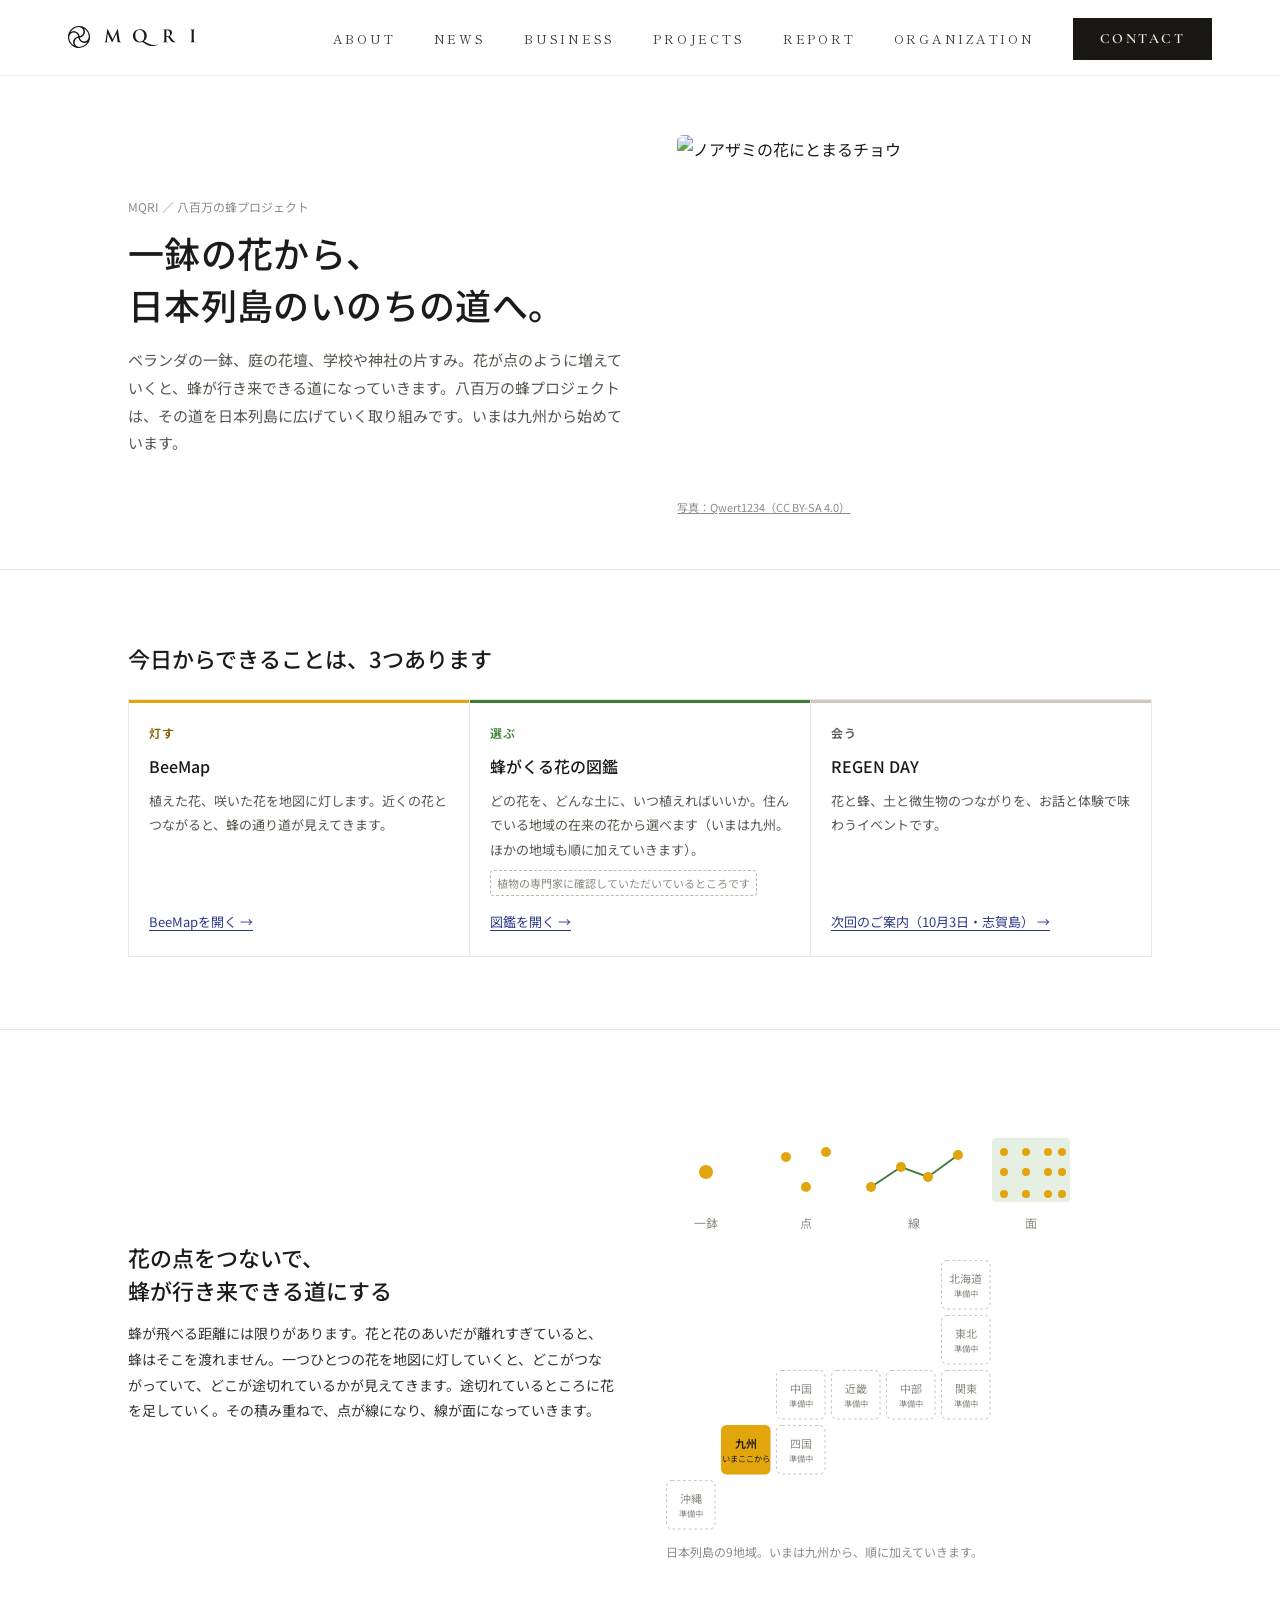
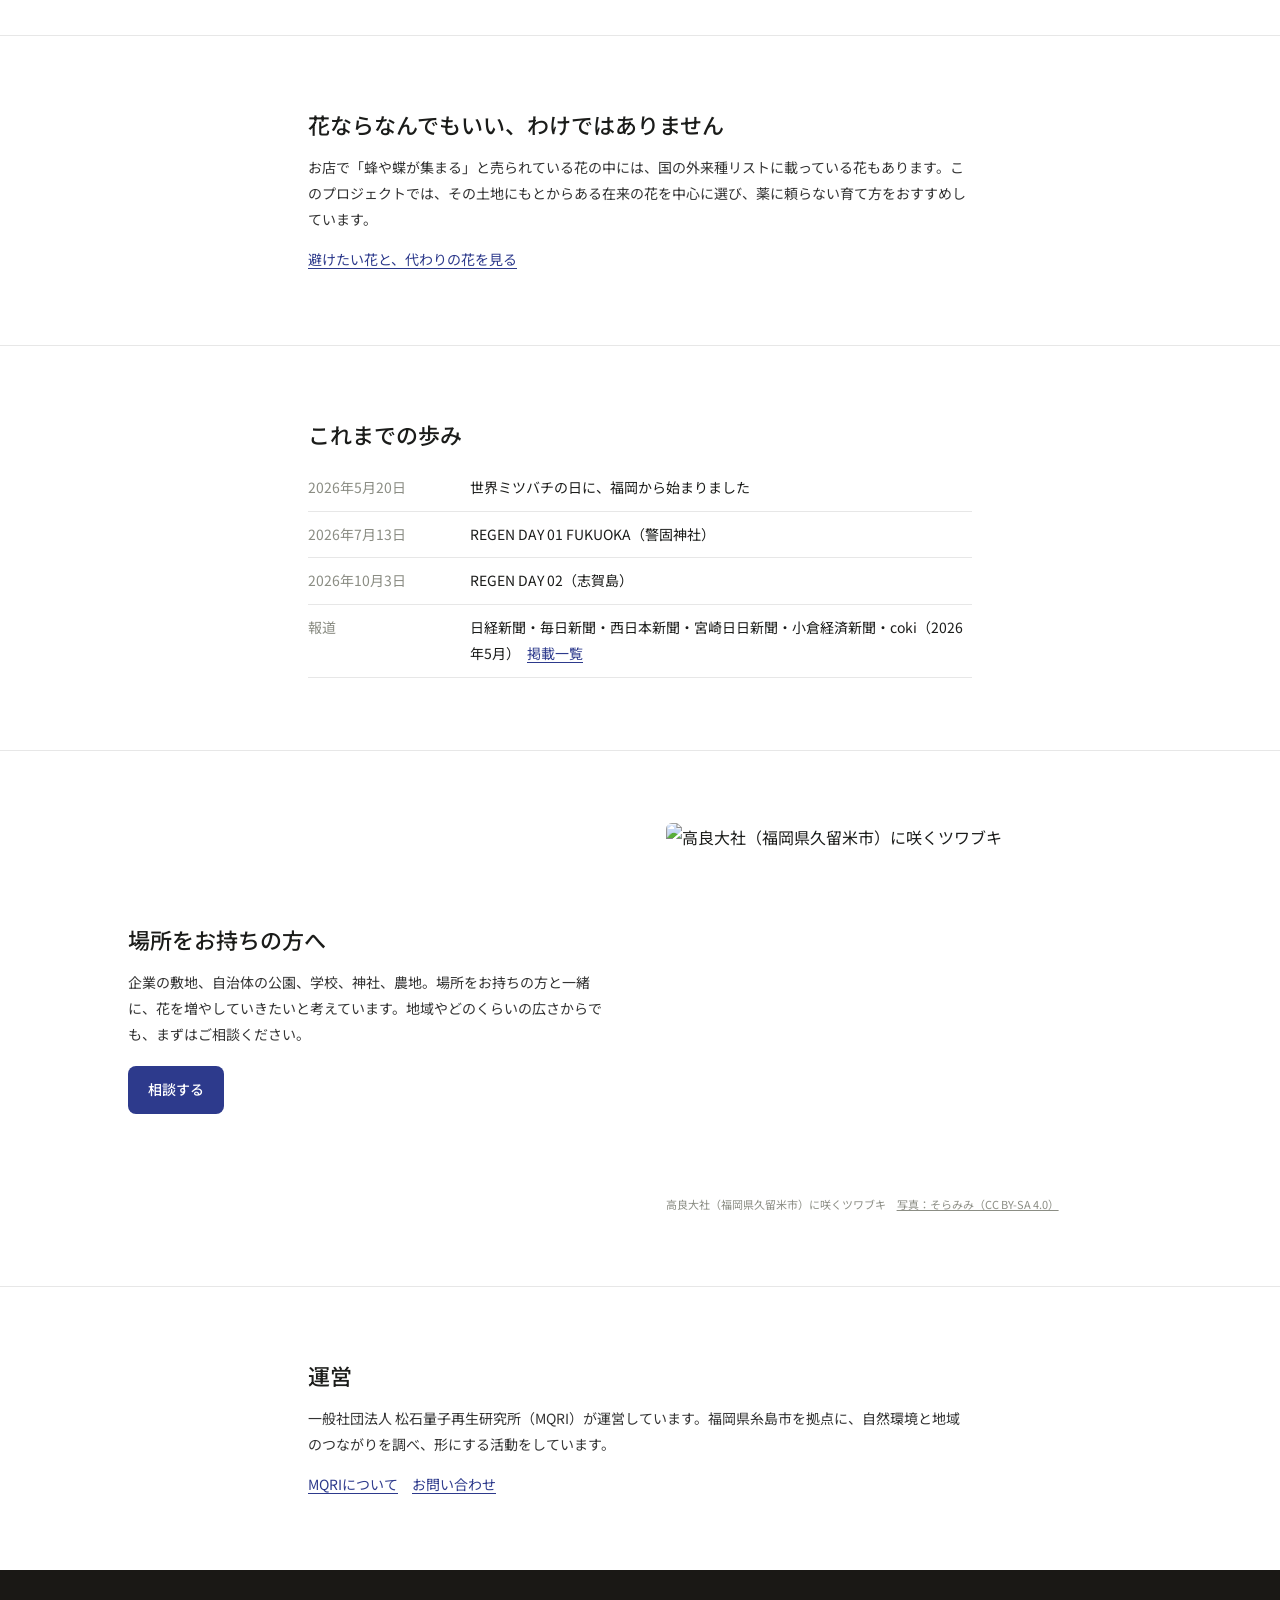
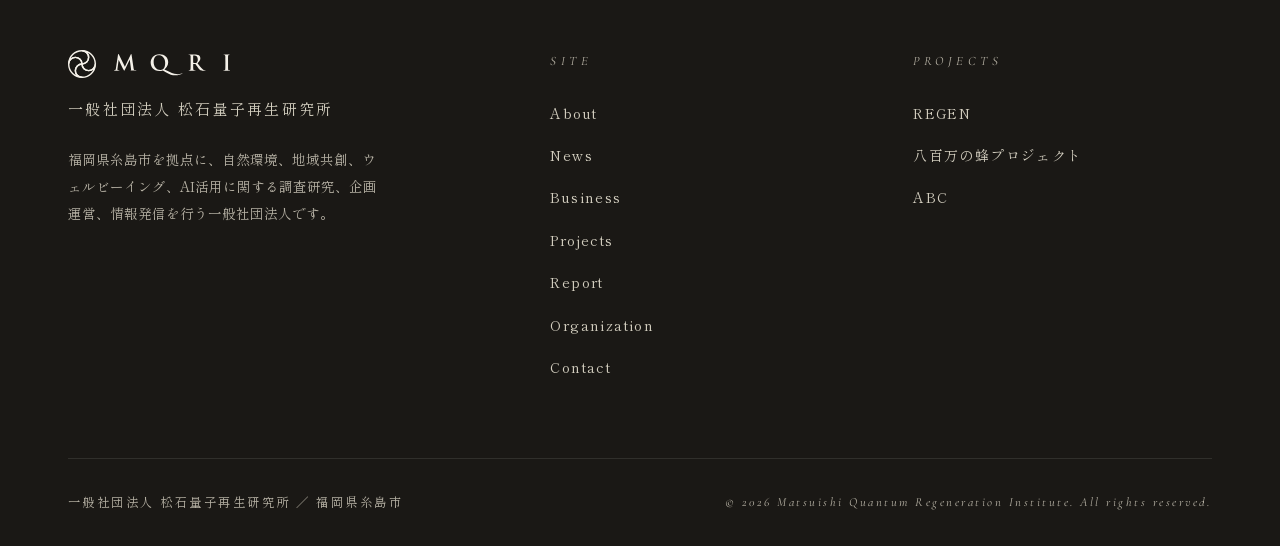
==== bee/index.html @ c0dacee6 "八百万の蜂プロジェクトのページ（/bee）を追加し、花の図鑑を /bee/hana に取り込む - bee/index.html：プロジェクトの入口ひとつ（灯す＝BeeMap／選ぶ＝花の図鑑／会う＝R" ====
<!doctype html>
<html lang="ja">
<head>
<meta charset="utf-8" />
<meta name="viewport" content="width=device-width, initial-scale=1" />
<title>八百万の蜂プロジェクト｜MQRI</title>
<meta name="description" content="一鉢の花から、日本列島のいのちの道へ。花を植えて地図に灯し、蜂が行き来できる道を増やしていくプロジェクトです。いまは九州から始めています。" />
<meta property="og:title" content="八百万の蜂プロジェクト｜MQRI" />
<meta property="og:description" content="一鉢の花から、日本列島のいのちの道へ。いまは九州から、順に全国へ。" />
<meta property="og:type" content="website" />
<link rel="canonical" href="https://www.mqri.or.jp/bee" />
<link rel="icon" type="image/svg+xml" href="/favicon.svg" />
<link rel="preconnect" href="https://fonts.googleapis.com">
<link rel="preconnect" href="https://fonts.gstatic.com" crossorigin>
<link href="https://fonts.googleapis.com/css2?family=Cormorant+Garamond:ital,wght@0,400;0,500;0,600;1,400&family=Noto+Serif+JP:wght@400;500&family=Shippori+Mincho:wght@400;500;600&display=swap" rel="stylesheet">
<link href="https://fonts.googleapis.com/css2?family=Noto+Sans+JP:wght@400;500;600&display=swap" rel="stylesheet">
<link href="https://fonts.googleapis.com/css2?family=Inter:wght@400;500&display=swap" rel="stylesheet">
<style>
:root{
  --ink:#1a1815;--ink-soft:#3a342e;--ink-mute:#6b6359;--paper:#f4f0e8;--silver:#b8b3a6;--silver-light:#d4cfc0;--line:rgba(26,24,21,.12);--line-soft:rgba(26,24,21,.06);
  --wall:#fff;--wall-2:#f7f7f5;--ink-2:#55574f;--ink-3:#8b8d84;--hair:rgba(27,28,26,.10);--hair-strong:rgba(27,28,26,.28);
  --leaf:#3f7f3a;--leaf-soft:#e6f0e2;--honey:#e2a50b;--honey-soft:#fbf0d2;--indigo:#2d3a8c;--indigo-soft:#e5e8f6;
  --ease:cubic-bezier(.2,.7,.2,1);
}
*{margin:0;padding:0;box-sizing:border-box}
html{scroll-behavior:smooth}
body{font-family:"Noto Sans JP",Inter,-apple-system,"Hiragino Sans",sans-serif;background:var(--wall);color:#1b1c1a;line-height:1.85;-webkit-font-smoothing:antialiased}
.nav{font-family:"Shippori Mincho","Noto Serif JP","Cormorant Garamond",serif;background:rgba(255,255,255,.86)!important}
.container{max-width:1240px;margin:0 auto;padding:0 clamp(1.5rem,4vw,3rem);position:relative}
footer{font-family:"Shippori Mincho","Noto Serif JP",serif}
.wrap{max-width:1120px;margin:0 auto;padding:0 clamp(1rem,4vw,3rem)}
main{padding-top:84px}
section{position:relative}
h1{font-size:clamp(26px,3.4vw,36px);font-weight:500;line-height:1.45;margin-top:8px;letter-spacing:.01em}
h2{font-size:clamp(18px,2vw,22px);font-weight:500;line-height:1.5}
.kick{font-size:12px;color:var(--ink-3)}
.lead{margin-top:16px;color:var(--ink-2);font-size:15px;max-width:34em}
p{font-size:14px;color:#333}
a{color:inherit}
.link{color:var(--indigo);text-decoration:underline;text-underline-offset:3px;font-size:14px}
.hero-in{display:grid;grid-template-columns:1.05fr 1fr;gap:clamp(24px,4vw,56px);align-items:center;padding-block:clamp(24px,4vw,56px)}
figure{margin:0;position:relative}
figure img{width:100%;height:auto;aspect-ratio:4/3;object-fit:cover;display:block;border-radius:6px}
figcaption{font-size:11px;color:var(--ink-3);margin-top:6px}
figcaption a{color:var(--ink-3)}
.sec{padding:clamp(40px,6vw,72px) 0;border-top:1px solid var(--hair)}
.doors{display:grid;grid-template-columns:repeat(auto-fit,minmax(220px,1fr));border-top:1px solid var(--hair);border-left:1px solid var(--hair);margin-top:24px}
.door{display:flex;flex-direction:column;gap:8px;padding:22px 20px;text-decoration:none;border-right:1px solid var(--hair);border-bottom:1px solid var(--hair);transition:box-shadow .16s var(--ease),background .16s var(--ease)}
.door:hover{background:var(--wall-2)}
.door .v{font-size:12px;font-weight:600;letter-spacing:.1em}
.d1{box-shadow:inset 0 3px 0 var(--honey)}.d1 .v{color:#8a5d00}
.d2{box-shadow:inset 0 3px 0 var(--leaf)}.d2 .v{color:var(--leaf)}
.d3{box-shadow:inset 0 3px 0 var(--indigo)}.d3 .v{color:var(--indigo)}
.d4{box-shadow:inset 0 3px 0 #cfc9bd}.d4 .v{color:var(--ink-2)}
.door b{font-size:16px;font-weight:500}
.door p{font-size:13px;color:var(--ink-2)}
.door .tag{font-size:11px;color:var(--ink-3);border:1px dashed #b9bbb2;border-radius:4px;padding:2px 6px;align-self:flex-start}
.door .go{margin-top:auto;padding-top:6px;color:var(--indigo);font-size:13px;text-decoration:underline;text-underline-offset:3px}
.g2{display:grid;grid-template-columns:1fr 1fr;gap:clamp(24px,4vw,56px);align-items:center}
.g2 p{margin-top:14px}
.dots{width:100%;max-width:420px;display:block}
.dots .c circle{fill:var(--honey)}.dots .ln{stroke:var(--leaf);fill:none;stroke-width:2}.dots .ar{fill:var(--leaf-soft)}
.dots text{font-size:12px;text-anchor:middle;fill:var(--ink-3)}
.tiles{width:100%;max-width:330px;display:block;margin-top:18px}
.tiles .t{font-size:12px;text-anchor:middle;fill:var(--ink-3)}.tiles .s{font-size:9px;text-anchor:middle;fill:var(--ink-3)}
.tiles .t.on{fill:#1b1c1a;font-weight:600}.tiles .s.on{fill:#1b1c1a}
.narrow{max-width:760px}
.track{list-style:none;margin-top:14px}
.track li{display:grid;grid-template-columns:150px 1fr;gap:12px;padding:10px 0;border-bottom:1px solid var(--hair);font-size:14px}
.track li span:first-child{color:var(--ink-3)}
.btn{display:inline-flex;align-items:center;gap:8px;background:var(--indigo);color:#fff;text-decoration:none;border-radius:8px;padding:11px 20px;font-size:14px;font-weight:500;margin-top:18px}
.btn:hover{opacity:.9}
a:focus-visible{outline:2px solid var(--indigo);outline-offset:3px}
@media (max-width:760px){
  .hero-in,.g2{grid-template-columns:1fr}
  .hero-in figure{order:-1}
  .track li{grid-template-columns:1fr;gap:0}
}
@media (prefers-reduced-motion:reduce){*{transition:none!important;scroll-behavior:auto!important}}

.nav {
  position: fixed;
  top: 0; left: 0; right: 0;
  z-index: 100;
  padding: 1.4rem 0;
  backdrop-filter: blur(12px);
  -webkit-backdrop-filter: blur(12px);
  background: rgba(244, 240, 232, 0.78);
  border-bottom: 1px solid var(--line-soft);
  transition: all 0.4s ease;
}

.nav-inner {
  display: flex;
  align-items: center;
  justify-content: space-between;
  max-width: 1240px;
  margin: 0 auto;
  padding: 0 clamp(1.5rem, 4vw, 3rem);
}

.nav-logo {
  display: flex;
  align-items: center;
  gap: 0.7rem;
  color: var(--ink);
  text-decoration: none;
}

.nav-logo-svg {
  height: 22px;
  width: auto;
  display: block;
  color: var(--ink);
}

.nav-menu {
  display: flex;
  gap: clamp(1.5rem, 3vw, 2.6rem);
  list-style: none;
  align-items: center;
}

.nav-menu a {
  color: var(--ink-soft);
  text-decoration: none;
  font-size: 0.78rem;
  letter-spacing: 0.22em;
  font-weight: 400;
  transition: color 0.3s;
  position: relative;
}

.nav-menu a::after {
  content: "";
  position: absolute;
  left: 0; bottom: -6px;
  width: 0;
  height: 1px;
  background: var(--ink);
  transition: width 0.35s ease;
}

.nav-menu a:hover { color: var(--ink); }
.nav-menu a:hover::after { width: 100%; }

.nav-menu a.nav-cta {
  padding: 0.7rem 1.6rem;
  border: 1px solid var(--ink);
  font-family: "Cormorant Garamond", "Shippori Mincho", serif;
  font-size: 0.88rem;
  letter-spacing: 0.18em;
  font-weight: 600;
  background: var(--ink);
  color: var(--paper);
  text-decoration: none;
  transition: background 0.25s, color 0.25s, border-color 0.25s;
}

.nav-menu a.nav-cta:hover {
  background: var(--paper);
  color: var(--ink);
  border-color: var(--ink);
}

.nav-menu a.nav-cta::after { display: none; }

@media (max-width: 768px) {
  .nav-menu li:not(:last-child) { display: none; }
}

footer {
  background: var(--ink);
  color: var(--silver-light);
  padding: 5rem 0 2rem;
  position: relative;
}

.footer-grid {
  display: grid;
  grid-template-columns: 1.4fr 1fr 1fr;
  gap: 4rem;
  margin-bottom: 4rem;
}

@media (max-width: 768px) {
  .footer-grid { grid-template-columns: 1fr; gap: 2.5rem; }
}

.footer-brand .brand-svg {
  height: 28px;
  width: auto;
  display: block;
  color: var(--paper);
  margin-bottom: 1rem;
}

.footer-brand .ja {
  font-family: "Shippori Mincho", serif;
  font-size: 0.95rem;
  letter-spacing: 0.15em;
  color: var(--silver-light);
  margin-bottom: 1.5rem;
}

.footer-brand p {
  font-size: 0.85rem;
  line-height: 2;
  color: var(--silver);
  max-width: 320px;
}

.footer-col h5 {
  font-family: "Cormorant Garamond", serif;
  font-style: italic;
  font-size: 0.8rem;
  letter-spacing: 0.35em;
  color: var(--silver);
  text-transform: uppercase;
  margin-bottom: 1.5rem;
  font-weight: 400;
}

.footer-col ul { list-style: none; }
.footer-col li { margin-bottom: 0.8rem; }
.footer-col a {
  color: var(--silver-light);
  text-decoration: none;
  font-size: 0.88rem;
  letter-spacing: 0.1em;
  transition: color 0.3s;
}
.footer-col a:hover { color: var(--paper); }

.footer-bottom {
  border-top: 1px solid rgba(244, 240, 232, 0.1);
  padding-top: 2rem;
  display: flex;
  justify-content: space-between;
  align-items: center;
  flex-wrap: wrap;
  gap: 1rem;
}

.footer-bottom p {
  font-size: 0.78rem;
  letter-spacing: 0.2em;
  color: var(--silver);
}

.footer-bottom .copy {
  font-family: "Cormorant Garamond", serif;
  font-style: italic;
}
@media (max-width: 768px) { .footer-grid { grid-template-columns: 1fr; } }

</style>
</head>
<body>
<!-- ============ NAVIGATION ============ -->
<nav class="nav">
  <div class="nav-inner">
    <a href="/" class="nav-logo" aria-label="MQRI">
      <svg class="nav-logo-svg" viewBox="0 0 89.91 15.5" xmlns="http://www.w3.org/2000/svg" aria-hidden="true">
        <g fill="currentColor">
          <path d="M27.72,2.52c.04-.2.11-.31.2-.31s.17.06.32.37l3.25,6.71,3.24-6.8c.1-.19.16-.29.26-.29s.18.12.21.37l1.08,7.36c.11.75.23,1.1.58,1.2.34.11.58.12.74.12.11,0,.19.01.19.08,0,.1-.14.13-.31.13-.3,0-1.94-.04-2.42-.07-.27-.02-.35-.06-.35-.13,0-.06.05-.09.13-.13.07-.02.11-.18.06-.51l-.71-5.24h-.05l-2.59,5.4c-.27.56-.33.67-.44.67s-.23-.24-.42-.59c-.29-.55-1.23-2.37-1.37-2.7-.11-.25-.82-1.75-1.24-2.64h-.05l-.62,4.74c-.02.21-.04.37-.04.56,0,.23.15.33.36.38.21.05.38.06.5.06.1,0,.18.02.18.08,0,.11-.11.13-.29.13-.5,0-1.04-.04-1.25-.04-.23,0-.8.04-1.18.04-.12,0-.21-.02-.21-.13,0-.06.07-.08.19-.08.09,0,.18,0,.36-.04.33-.07.43-.54.49-.94l1.18-7.76Z"/>
          <path d="M52.48,11.32c-.48.18-1.24.31-1.87.31-3.49,0-4.84-2.58-4.84-4.72,0-1.94,1.39-4.61,4.88-4.61,2.84,0,4.82,1.73,4.82,4.51,0,2.09-1.32,3.42-2.07,3.92l2.39,1.23c2.51,1.29,4.09,1.42,4.9,1.42.62,0,1.5-.1,2.32-.42.07-.02.13-.06.18-.06.06,0,.11.05.11.11,0,.07-.06.11-.14.14-.71.34-2.06.89-3.77.89-1.8,0-3.07-.46-5.03-1.62l-1.87-1.1ZM53.8,7.13c0-2.88-1.79-4.26-3.43-4.26s-2.95,1-2.95,3.76,1.71,4.4,3.63,4.4c.95,0,2.75-.42,2.75-3.9Z"/>
          <path d="M67.89,5.92c0-1.81,0-2.14-.02-2.52-.02-.4-.12-.59-.51-.68-.09-.02-.3-.04-.46-.04-.13,0-.2-.02-.2-.11s.08-.11.26-.11c.63,0,1.38.04,1.63.04.4,0,1.31-.04,1.68-.04.75,0,1.55.07,2.19.51.33.23.81.83.81,1.63,0,.88-.37,1.69-1.57,2.67,1.06,1.33,1.88,2.39,2.58,3.13.67.69,1.15.77,1.33.81.13.02.24.04.33.04s.14.04.14.1c0,.09-.08.12-.23.12h-1.13c-.67,0-.96-.06-1.27-.23-.51-.27-.96-.83-1.63-1.75-.48-.65-1.02-1.46-1.18-1.64-.06-.07-.13-.08-.21-.08l-1.04-.02c-.06,0-.09.02-.09.09v.17c0,1.11,0,2.05.06,2.55.04.35.11.61.46.65.18.02.44.05.58.05.1,0,.14.04.14.1,0,.08-.08.12-.24.12-.69,0-1.57-.04-1.75-.04-.23,0-.98.04-1.45.04-.15,0-.24-.04-.24-.12,0-.06.05-.1.19-.1.18,0,.32-.02.43-.05.24-.05.3-.31.35-.65.06-.5.06-1.44.06-2.54v-2.09ZM69.3,6.86c0,.13.02.18.11.21.25.08.61.12.9.12.48,0,.63-.05.84-.2.36-.26.7-.81.7-1.79,0-1.69-1.12-2.18-1.82-2.18-.3,0-.51.01-.63.05-.08.02-.11.07-.11.17v3.62Z"/>
          <path d="M87.11,5.92c0-1.81,0-2.14-.02-2.52-.02-.4-.14-.61-.4-.67-.13-.04-.29-.05-.43-.05-.12,0-.19-.02-.19-.12,0-.07.1-.09.29-.09.45,0,1.2.04,1.55.04.3,0,1-.04,1.45-.04.15,0,.25.02.25.09,0,.1-.07.12-.19.12s-.21.01-.36.04c-.32.06-.42.26-.44.68-.02.38-.02.71-.02,2.52v2.09c0,1.15,0,2.09.05,2.61.04.32.12.54.48.58.17.02.43.05.61.05.13,0,.19.04.19.1,0,.08-.1.12-.23.12-.79,0-1.54-.04-1.86-.04-.27,0-1.02.04-1.5.04-.15,0-.24-.04-.24-.12,0-.06.05-.1.19-.1.18,0,.32-.02.43-.05.24-.05.31-.25.35-.59.06-.5.06-1.44.06-2.59v-2.09Z"/>
        </g>
        <g fill="none" stroke="currentColor" stroke-miterlimit="10" stroke-width="0.78">
          <path d="M11.43,4.07c0,2.03-1.65,3.68-3.68,3.68,0-2.03-1.65-3.68-3.68-3.68S.44,5.67.39,7.66C.44,3.67,3.67.44,7.65.39c.03,0,.06,0,.09,0s.06,0,.09,0c1.99.05,3.59,1.68,3.59,3.68Z"/>
          <path d="M15.11,7.85c-.05,3.99-3.27,7.21-7.26,7.26-.03,0-.06,0-.09,0s-.06,0-.09,0c-1.99-.05-3.59-1.68-3.59-3.68s1.65-3.68,3.68-3.68c0,2.03,1.65,3.68,3.68,3.68s3.63-1.6,3.68-3.59Z"/>
          <path d="M7.65,15.11c-3.99-.05-7.21-3.27-7.26-7.26,0-.03,0-.06,0-.09s0-.06,0-.09c.05-1.99,1.68-3.59,3.68-3.59s3.68,1.65,3.68,3.68c-2.03,0-3.68,1.65-3.68,3.68s1.6,3.63,3.59,3.68Z"/>
          <path d="M15.11,7.75s0,.06,0,.09c-.05,1.99-1.68,3.59-3.68,3.59s-3.68-1.65-3.68-3.68c2.03,0,3.68-1.65,3.68-3.68S9.83.44,7.84.39c3.99.05,7.21,3.27,7.26,7.26,0,.03,0,.06,0,.09Z"/>
        </g>
      </svg>
    </a>
    <ul class="nav-menu">
      <li><a href="/#about">ABOUT</a></li>
      <li><a href="/news/">NEWS</a></li>
      <li><a href="/#business">BUSINESS</a></li>
      <li><a href="/#projects">PROJECTS</a></li>
      <li><a href="/regen-report">REPORT</a></li>
      <li><a href="/#organization">ORGANIZATION</a></li>
      <li><a href="/contact" class="nav-cta">CONTACT</a></li>
    </ul>
  </div>
</nav>

<main>
<section data-s="S1-HERO"><div class="wrap hero-in">
  <div><div class="kick">MQRI ／ 八百万の蜂プロジェクト</div>
  <h1>一鉢の花から、<br>日本列島のいのちの道へ。</h1>
  <p class="lead">ベランダの一鉢、庭の花壇、学校や神社の片すみ。花が点のように増えていくと、蜂が行き来できる道になっていきます。八百万の蜂プロジェクトは、その道を日本列島に広げていく取り組みです。いまは九州から始めています。</p></div>
  <figure><img src="https://thumb.wikimedia.org/wikipedia/commons/thumb/4/45/Cirsium_japonicum_1.JPG/960px-Cirsium_japonicum_1.JPG" alt="ノアザミの花にとまるチョウ" width="960" height="720"><figcaption><a href="https://commons.wikimedia.org/wiki/File:Cirsium_japonicum_1.JPG" target="_blank" rel="noopener">写真：Qwert1234（CC BY-SA 4.0）</a></figcaption></figure>
</div></section>

<section class="sec" data-s="S2-DOORS"><div class="wrap">
  <h2>今日からできることは、3つあります</h2>
  <div class="doors"><a class="door d1" href="https://beemap.mqri.or.jp" target="_blank" rel="noopener"><span class="v">灯す</span><b>BeeMap</b><p>植えた花、咲いた花を地図に灯します。近くの花とつながると、蜂の通り道が見えてきます。</p><span class="go">BeeMapを開く →</span></a><a class="door d2" href="/bee/hana/"><span class="v">選ぶ</span><b>蜂がくる花の図鑑</b><p>どの花を、どんな土に、いつ植えればいいか。住んでいる地域の在来の花から選べます（いまは九州。ほかの地域も順に加えていきます）。</p><span class="tag">植物の専門家に確認していただいているところです</span><span class="go">図鑑を開く →</span></a><a class="door d4" href="/regen-day"><span class="v">会う</span><b>REGEN DAY</b><p>花と蜂、土と微生物のつながりを、お話と体験で味わうイベントです。</p><span class="go">次回のご案内（10月3日・志賀島） →</span></a></div>
</div></section>

<section class="sec" data-s="S3-WHAT"><div class="wrap g2">
  <div><h2>花の点をつないで、<br>蜂が行き来できる道にする</h2>
  <p>蜂が飛べる距離には限りがあります。花と花のあいだが離れすぎていると、蜂はそこを渡れません。一つひとつの花を地図に灯していくと、どこがつながっていて、どこが途切れているかが見えてきます。途切れているところに花を足していく。その積み重ねで、点が線になり、線が面になっていきます。</p></div>
  <div><svg viewBox="0 0 420 140" class="dots" role="img" aria-label="一鉢から点、線、面へ"><g class="c"><circle cx="40" cy="70" r="7"/><circle cx="120" cy="55" r="5"/><circle cx="140" cy="85" r="5"/><circle cx="160" cy="50" r="5"/></g><path d="M205 85 L235 65 L262 75 L292 53" class="ln"/><g class="c"><circle cx="205" cy="85" r="5"/><circle cx="235" cy="65" r="5"/><circle cx="262" cy="75" r="5"/><circle cx="292" cy="53" r="5"/></g><rect x="326" y="36" width="78" height="64" rx="4" class="ar"/><g class="c"><circle cx="338" cy="50" r="4"/><circle cx="338" cy="70" r="4"/><circle cx="338" cy="92" r="4"/><circle cx="360" cy="50" r="4"/><circle cx="360" cy="70" r="4"/><circle cx="360" cy="92" r="4"/><circle cx="382" cy="50" r="4"/><circle cx="382" cy="70" r="4"/><circle cx="382" cy="92" r="4"/><circle cx="396" cy="50" r="4"/><circle cx="396" cy="70" r="4"/><circle cx="396" cy="92" r="4"/></g><text x="40" y="126">一鉢</text><text x="140" y="126">点</text><text x="248" y="126">線</text><text x="365" y="126">面</text></svg><svg viewBox="0 0 360 300" class="tiles" role="img" aria-label="日本列島の9地域。いまは九州から、ほかの地域は準備中"><rect x="300.5" y="0.5" width="53" height="53" rx="6" fill="none" stroke="var(--hair-strong)" stroke-dasharray="3 3"/><text x="327.0" y="25.0" class="t">北海道</text><text x="327.0" y="40.0" class="s">準備中</text><rect x="300.5" y="60.5" width="53" height="53" rx="6" fill="none" stroke="var(--hair-strong)" stroke-dasharray="3 3"/><text x="327.0" y="85.0" class="t">東北</text><text x="327.0" y="100.0" class="s">準備中</text><rect x="300.5" y="120.5" width="53" height="53" rx="6" fill="none" stroke="var(--hair-strong)" stroke-dasharray="3 3"/><text x="327.0" y="145.0" class="t">関東</text><text x="327.0" y="160.0" class="s">準備中</text><rect x="240.5" y="120.5" width="53" height="53" rx="6" fill="none" stroke="var(--hair-strong)" stroke-dasharray="3 3"/><text x="267.0" y="145.0" class="t">中部</text><text x="267.0" y="160.0" class="s">準備中</text><rect x="180.5" y="120.5" width="53" height="53" rx="6" fill="none" stroke="var(--hair-strong)" stroke-dasharray="3 3"/><text x="207.0" y="145.0" class="t">近畿</text><text x="207.0" y="160.0" class="s">準備中</text><rect x="120.5" y="120.5" width="53" height="53" rx="6" fill="none" stroke="var(--hair-strong)" stroke-dasharray="3 3"/><text x="147.0" y="145.0" class="t">中国</text><text x="147.0" y="160.0" class="s">準備中</text><rect x="120.5" y="180.5" width="53" height="53" rx="6" fill="none" stroke="var(--hair-strong)" stroke-dasharray="3 3"/><text x="147.0" y="205.0" class="t">四国</text><text x="147.0" y="220.0" class="s">準備中</text><rect x="60" y="180" width="54" height="54" rx="6" fill="var(--honey)"/><text x="87.0" y="205.0" class="t on">九州</text><text x="87.0" y="220.0" class="s on">いまここから</text><rect x="0.5" y="240.5" width="53" height="53" rx="6" fill="none" stroke="var(--hair-strong)" stroke-dasharray="3 3"/><text x="27.0" y="265.0" class="t">沖縄</text><text x="27.0" y="280.0" class="s">準備中</text></svg><p class="kick" style="margin-top:6px">日本列島の9地域。いまは九州から、順に加えていきます。</p></div>
</div></section>

<section class="sec" data-s="S4-WHY"><div class="wrap narrow">
  <h2>花ならなんでもいい、わけではありません</h2>
  <p style="margin-top:14px">お店で「蜂や蝶が集まる」と売られている花の中には、国の外来種リストに載っている花もあります。このプロジェクトでは、その土地にもとからある在来の花を中心に選び、薬に頼らない育て方をおすすめしています。</p>
  <p style="margin-top:14px"><a class="link" href="/bee/hana/#/saketai">避けたい花と、代わりの花を見る</a></p>
</div></section>

<section class="sec" data-s="S5-TRACK"><div class="wrap narrow">
  <h2>これまでの歩み</h2>
  <ul class="track">
    <li><span>2026年5月20日</span><span>世界ミツバチの日に、福岡から始まりました</span></li>
    <li><span>2026年7月13日</span><span>REGEN DAY 01 FUKUOKA（警固神社）</span></li>
    <li><span>2026年10月3日</span><span>REGEN DAY 02（志賀島）</span></li>
    <li><span>報道</span><span>日経新聞・毎日新聞・西日本新聞・宮崎日日新聞・小倉経済新聞・coki（2026年5月）　<a class="link" href="/news/2026-05-20-yaorozu-bee-press">掲載一覧</a></span></li>
  </ul>
</div></section>

<section class="sec" data-s="S6-JOIN"><div class="wrap g2">
  <div><h2>場所をお持ちの方へ</h2>
  <p>企業の敷地、自治体の公園、学校、神社、農地。場所をお持ちの方と一緒に、花を増やしていきたいと考えています。地域やどのくらいの広さからでも、まずはご相談ください。</p>
  <a class="btn" href="/contact">相談する</a></div>
  <figure><img src="https://thumb.wikimedia.org/wikipedia/commons/thumb/f/f3/Flowers_of_Farfugium_japonicum_in_Kora_Grand_Shrine.jpg/960px-Flowers_of_Farfugium_japonicum_in_Kora_Grand_Shrine.jpg" alt="高良大社（福岡県久留米市）に咲くツワブキ" width="960" height="720"><figcaption>高良大社（福岡県久留米市）に咲くツワブキ　<a href="https://commons.wikimedia.org/wiki/File:Flowers_of_Farfugium_japonicum_in_Kora_Grand_Shrine.jpg" target="_blank" rel="noopener">写真：そらみみ（CC BY-SA 4.0）</a></figcaption></figure>
</div></section>

<section class="sec" data-s="S7-ABOUT"><div class="wrap narrow">
  <h2>運営</h2>
  <p style="margin-top:14px">一般社団法人 松石量子再生研究所（MQRI）が運営しています。福岡県糸島市を拠点に、自然環境と地域のつながりを調べ、形にする活動をしています。</p>
  <p style="margin-top:14px"><a class="link" href="/#about">MQRIについて</a>　<a class="link" href="/contact">お問い合わせ</a></p>
</div></section>
</main>
<footer>
  <div class="container">
    <div class="footer-grid">
      <div class="footer-brand">
        <svg class="brand-svg" viewBox="0 0 89.91 15.5" xmlns="http://www.w3.org/2000/svg" aria-label="MQRI">
          <g fill="currentColor">
            <path d="M27.72,2.52c.04-.2.11-.31.2-.31s.17.06.32.37l3.25,6.71,3.24-6.8c.1-.19.16-.29.26-.29s.18.12.21.37l1.08,7.36c.11.75.23,1.1.58,1.2.34.11.58.12.74.12.11,0,.19.01.19.08,0,.1-.14.13-.31.13-.3,0-1.94-.04-2.42-.07-.27-.02-.35-.06-.35-.13,0-.06.05-.09.13-.13.07-.02.11-.18.06-.51l-.71-5.24h-.05l-2.59,5.4c-.27.56-.33.67-.44.67s-.23-.24-.42-.59c-.29-.55-1.23-2.37-1.37-2.7-.11-.25-.82-1.75-1.24-2.64h-.05l-.62,4.74c-.02.21-.04.37-.04.56,0,.23.15.33.36.38.21.05.38.06.5.06.1,0,.18.02.18.08,0,.11-.11.13-.29.13-.5,0-1.04-.04-1.25-.04-.23,0-.8.04-1.18.04-.12,0-.21-.02-.21-.13,0-.06.07-.08.19-.08.09,0,.18,0,.36-.04.33-.07.43-.54.49-.94l1.18-7.76Z"/>
            <path d="M52.48,11.32c-.48.18-1.24.31-1.87.31-3.49,0-4.84-2.58-4.84-4.72,0-1.94,1.39-4.61,4.88-4.61,2.84,0,4.82,1.73,4.82,4.51,0,2.09-1.32,3.42-2.07,3.92l2.39,1.23c2.51,1.29,4.09,1.42,4.9,1.42.62,0,1.5-.1,2.32-.42.07-.02.13-.06.18-.06.06,0,.11.05.11.11,0,.07-.06.11-.14.14-.71.34-2.06.89-3.77.89-1.8,0-3.07-.46-5.03-1.62l-1.87-1.1ZM53.8,7.13c0-2.88-1.79-4.26-3.43-4.26s-2.95,1-2.95,3.76,1.71,4.4,3.63,4.4c.95,0,2.75-.42,2.75-3.9Z"/>
            <path d="M67.89,5.92c0-1.81,0-2.14-.02-2.52-.02-.4-.12-.59-.51-.68-.09-.02-.3-.04-.46-.04-.13,0-.2-.02-.2-.11s.08-.11.26-.11c.63,0,1.38.04,1.63.04.4,0,1.31-.04,1.68-.04.75,0,1.55.07,2.19.51.33.23.81.83.81,1.63,0,.88-.37,1.69-1.57,2.67,1.06,1.33,1.88,2.39,2.58,3.13.67.69,1.15.77,1.33.81.13.02.24.04.33.04s.14.04.14.1c0,.09-.08.12-.23.12h-1.13c-.67,0-.96-.06-1.27-.23-.51-.27-.96-.83-1.63-1.75-.48-.65-1.02-1.46-1.18-1.64-.06-.07-.13-.08-.21-.08l-1.04-.02c-.06,0-.09.02-.09.09v.17c0,1.11,0,2.05.06,2.55.04.35.11.61.46.65.18.02.44.05.58.05.1,0,.14.04.14.1,0,.08-.08.12-.24.12-.69,0-1.57-.04-1.75-.04-.23,0-.98.04-1.45.04-.15,0-.24-.04-.24-.12,0-.06.05-.1.19-.1.18,0,.32-.02.43-.05.24-.05.3-.31.35-.65.06-.5.06-1.44.06-2.54v-2.09ZM69.3,6.86c0,.13.02.18.11.21.25.08.61.12.9.12.48,0,.63-.05.84-.2.36-.26.7-.81.7-1.79,0-1.69-1.12-2.18-1.82-2.18-.3,0-.51.01-.63.05-.08.02-.11.07-.11.17v3.62Z"/>
            <path d="M87.11,5.92c0-1.81,0-2.14-.02-2.52-.02-.4-.14-.61-.4-.67-.13-.04-.29-.05-.43-.05-.12,0-.19-.02-.19-.12,0-.07.1-.09.29-.09.45,0,1.2.04,1.55.04.3,0,1-.04,1.45-.04.15,0,.25.02.25.09,0,.1-.07.12-.19.12s-.21.01-.36.04c-.32.06-.42.26-.44.68-.02.38-.02.71-.02,2.52v2.09c0,1.15,0,2.09.05,2.61.04.32.12.54.48.58.17.02.43.05.61.05.13,0,.19.04.19.1,0,.08-.1.12-.23.12-.79,0-1.54-.04-1.86-.04-.27,0-1.02.04-1.5.04-.15,0-.24-.04-.24-.12,0-.06.05-.1.19-.1.18,0,.32-.02.43-.05.24-.05.31-.25.35-.59.06-.5.06-1.44.06-2.59v-2.09Z"/>
          </g>
          <g fill="none" stroke="currentColor" stroke-miterlimit="10" stroke-width="0.78">
            <path d="M11.43,4.07c0,2.03-1.65,3.68-3.68,3.68,0-2.03-1.65-3.68-3.68-3.68S.44,5.67.39,7.66C.44,3.67,3.67.44,7.65.39c.03,0,.06,0,.09,0s.06,0,.09,0c1.99.05,3.59,1.68,3.59,3.68Z"/>
            <path d="M15.11,7.85c-.05,3.99-3.27,7.21-7.26,7.26-.03,0-.06,0-.09,0s-.06,0-.09,0c-1.99-.05-3.59-1.68-3.59-3.68s1.65-3.68,3.68-3.68c0,2.03,1.65,3.68,3.68,3.68s3.63-1.6,3.68-3.59Z"/>
            <path d="M7.65,15.11c-3.99-.05-7.21-3.27-7.26-7.26,0-.03,0-.06,0-.09s0-.06,0-.09c.05-1.99,1.68-3.59,3.68-3.59s3.68,1.65,3.68,3.68c-2.03,0-3.68,1.65-3.68,3.68s1.6,3.63,3.59,3.68Z"/>
            <path d="M15.11,7.75s0,.06,0,.09c-.05,1.99-1.68,3.59-3.68,3.59s-3.68-1.65-3.68-3.68c2.03,0,3.68-1.65,3.68-3.68S9.83.44,7.84.39c3.99.05,7.21,3.27,7.26,7.26,0,.03,0,.06,0,.09Z"/>
          </g>
        </svg>
        <div class="ja">一般社団法人 松石量子再生研究所</div>
        <p>福岡県糸島市を拠点に、自然環境、地域共創、ウェルビーイング、AI活用に関する調査研究、企画運営、情報発信を行う一般社団法人です。</p>
      </div>

      <div class="footer-col">
        <h5>Site</h5>
        <ul>
          <li><a href="/#about">About</a></li>
          <li><a href="/news/">News</a></li>
          <li><a href="/#business">Business</a></li>
          <li><a href="/#projects">Projects</a></li>
          <li><a href="/regen-report">Report</a></li>
          <li><a href="/#organization">Organization</a></li>
          <li><a href="/contact">Contact</a></li>
        </ul>
      </div>

      <div class="footer-col">
        <h5>Projects</h5>
        <ul>
          <li><a href="/#projects">REGEN</a></li>
          <li><a href="/bee">八百万の蜂プロジェクト</a></li>
          <li><a href="/#projects">ABC</a></li>
        </ul>
      </div>
    </div>

    <div class="footer-bottom">
      <p>一般社団法人 松石量子再生研究所 ／ 福岡県糸島市</p>
      <p class="copy">© 2026 Matsuishi Quantum Regeneration Institute. All rights reserved.</p>
    </div>
  </div>
</footer>

</body>
</html>
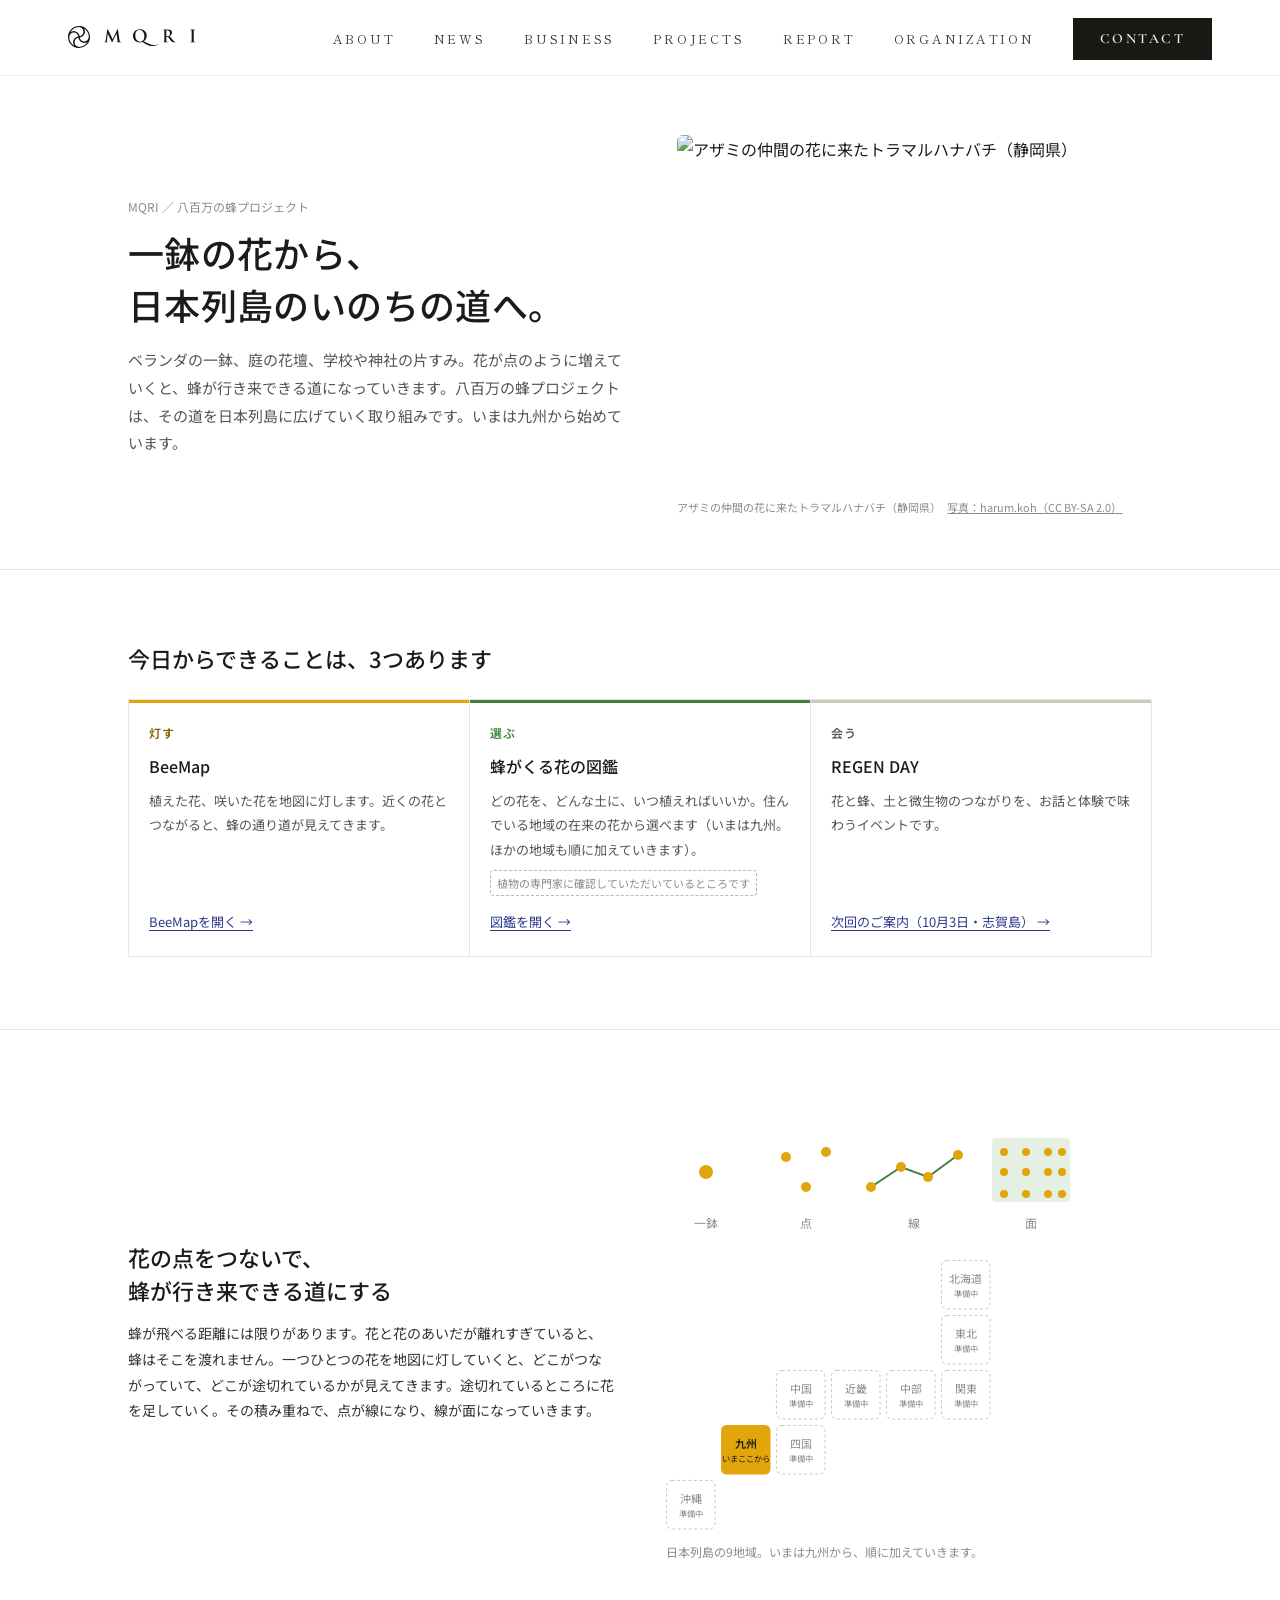
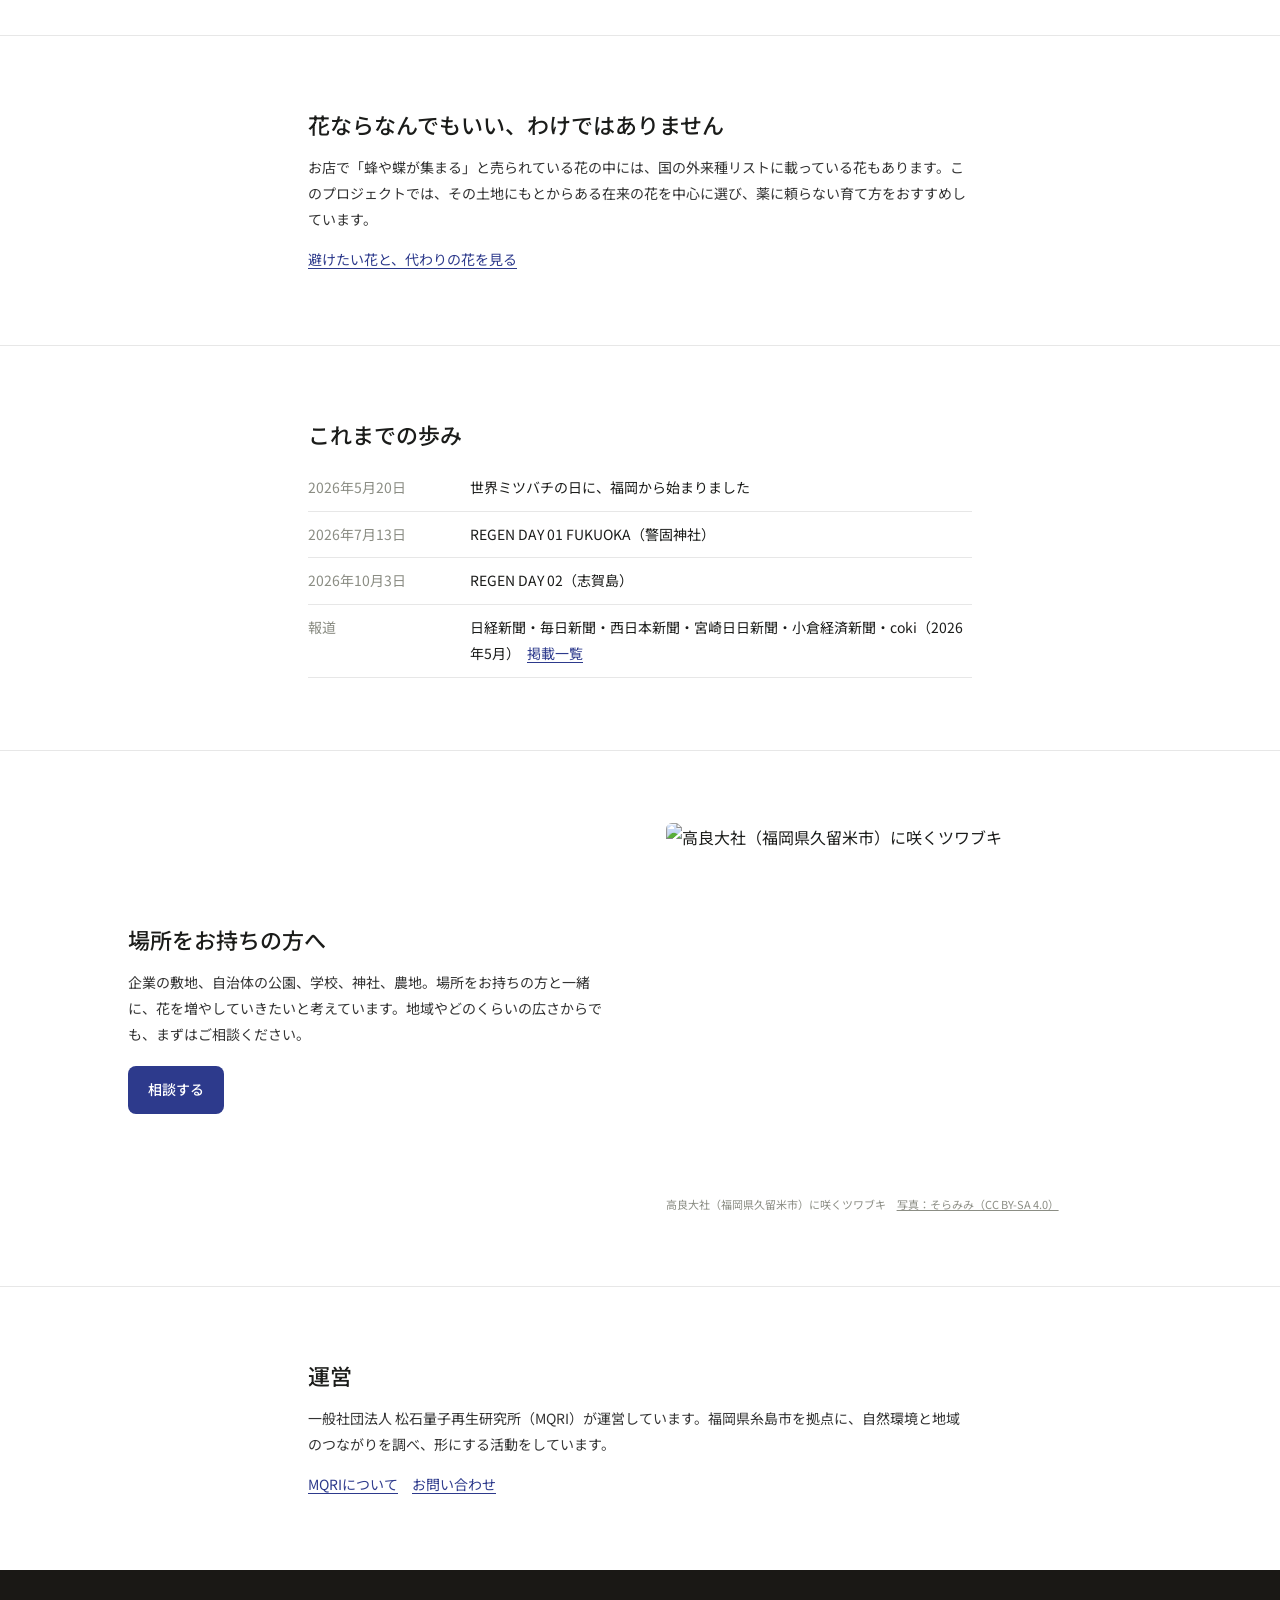
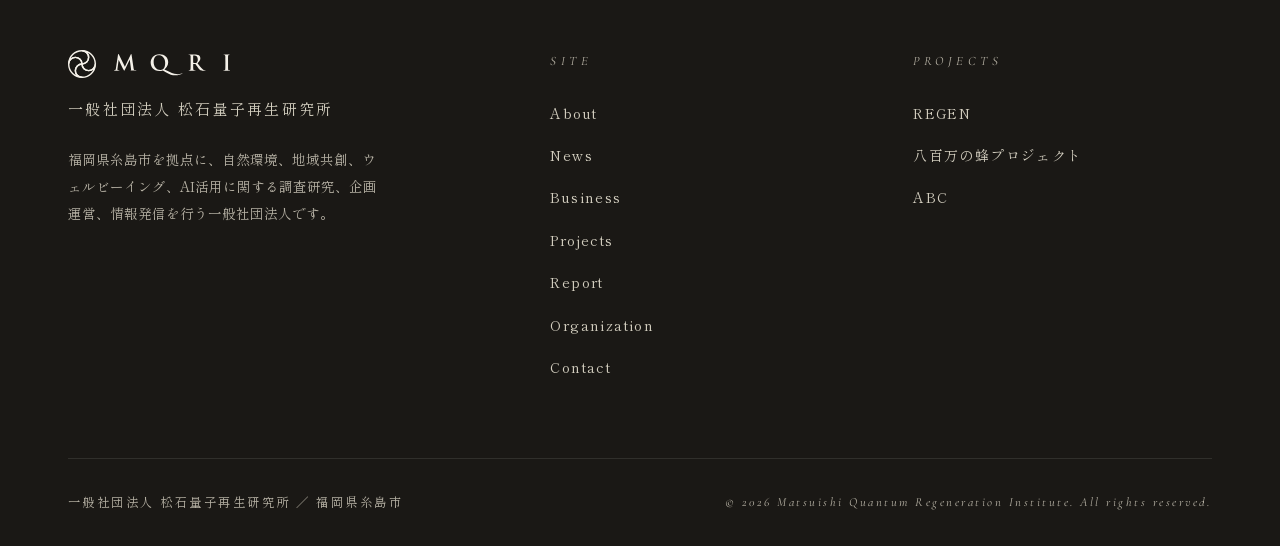
==== commit 0e6d5ba2: "八百万の蜂のページ：キービジュアルを蜂と花の写真に差し替え - 蝶（ノアザミにキアゲハ）→ 在来のトラマルハナバチがアザミの仲間の花に来ている写真（静岡県・harum.koh・CC BY-SA 2.0" ====
--- a/bee/index.html
+++ b/bee/index.html
@@ -293,7 +293,7 @@
   <div><div class="kick">MQRI ／ 八百万の蜂プロジェクト</div>
   <h1>一鉢の花から、<br>日本列島のいのちの道へ。</h1>
   <p class="lead">ベランダの一鉢、庭の花壇、学校や神社の片すみ。花が点のように増えていくと、蜂が行き来できる道になっていきます。八百万の蜂プロジェクトは、その道を日本列島に広げていく取り組みです。いまは九州から始めています。</p></div>
-  <figure><img src="https://thumb.wikimedia.org/wikipedia/commons/thumb/4/45/Cirsium_japonicum_1.JPG/960px-Cirsium_japonicum_1.JPG" alt="ノアザミの花にとまるチョウ" width="960" height="720"><figcaption><a href="https://commons.wikimedia.org/wiki/File:Cirsium_japonicum_1.JPG" target="_blank" rel="noopener">写真：Qwert1234（CC BY-SA 4.0）</a></figcaption></figure>
+  <figure><img src="https://thumb.wikimedia.org/wikipedia/commons/thumb/b/be/Bombus_diversus_ssp._diversus_%2829917988135%29.jpg/1280px-Bombus_diversus_ssp._diversus_%2829917988135%29.jpg" alt="アザミの仲間の花に来たトラマルハナバチ（静岡県）" width="960" height="720"><figcaption>アザミの仲間の花に来たトラマルハナバチ（静岡県）　<a href="https://commons.wikimedia.org/wiki/File:Bombus_diversus_ssp._diversus_(29917988135).jpg" target="_blank" rel="noopener">写真：harum.koh（CC BY-SA 2.0）</a></figcaption></figure>
 </div></section>
 
 <section class="sec" data-s="S2-DOORS"><div class="wrap">
